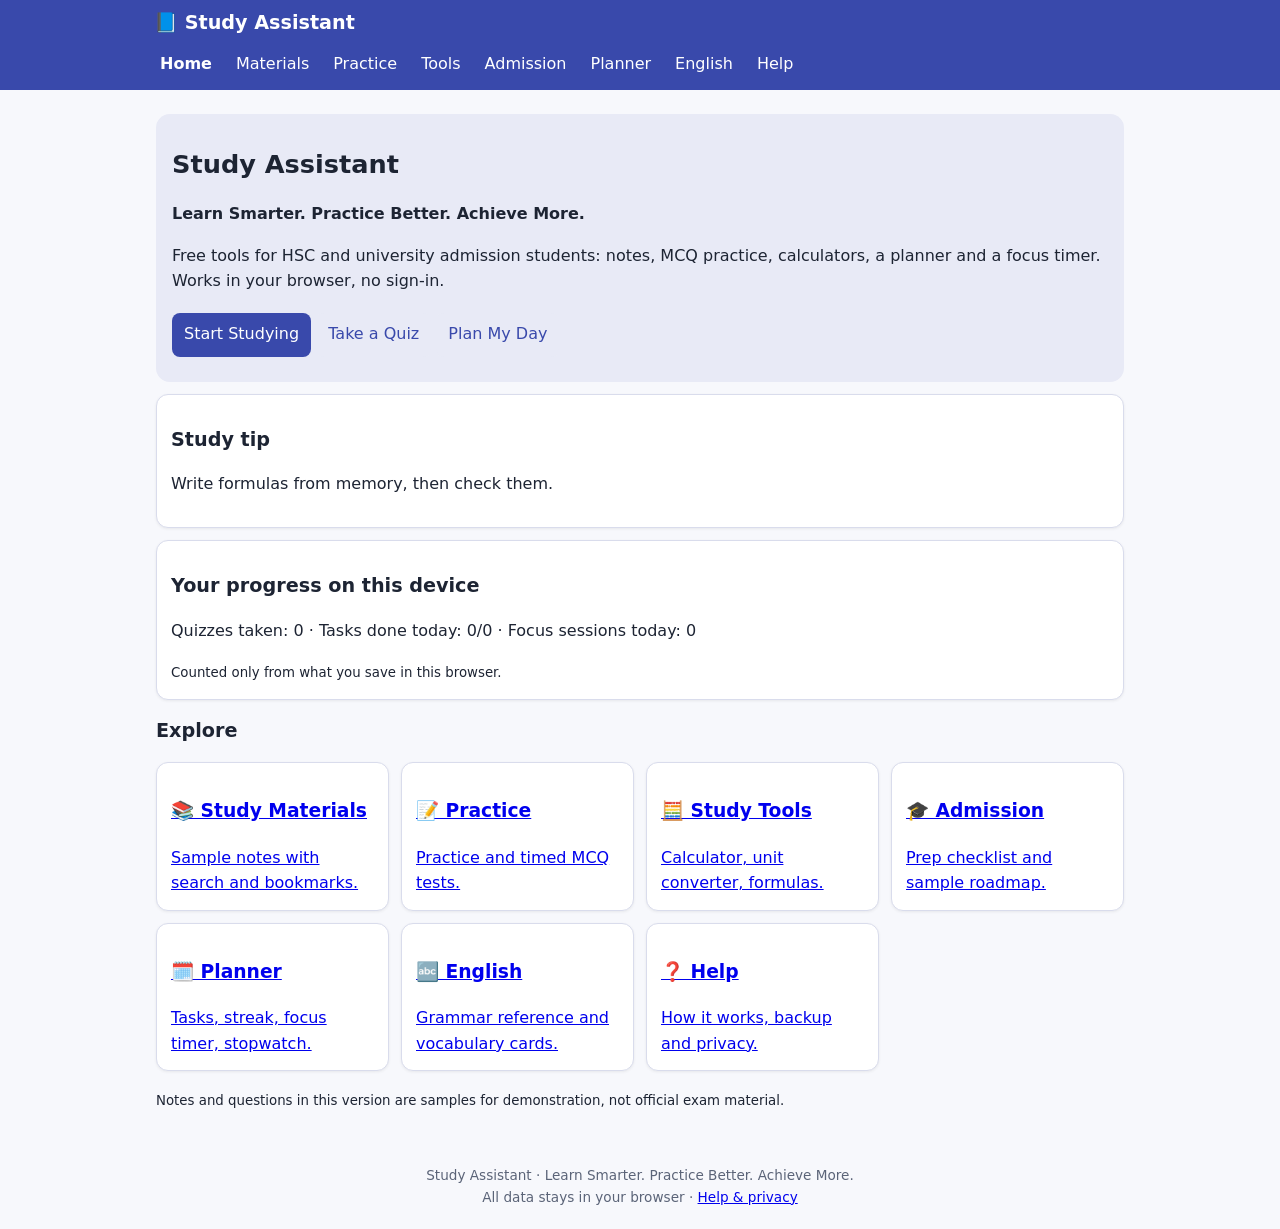
==== index.html @ 1458b0c0 "Add files via upload" ====
<!DOCTYPE html>
<html lang="en"><head><meta charset="utf-8"><meta name="viewport" content="width=device-width,initial-scale=1">
<title>Home | Study Assistant</title><meta name="description" content="Free study tools, practice quizzes and planner for HSC and admission students.">
<link rel="icon" href="favicon.svg" type="image/svg+xml"><link rel="stylesheet" href="style.css"></head><body>
<header><div class="bar"><a class="logo" href="index.html">📘 Study Assistant</a><button id="mb" aria-expanded="false" aria-controls="nv">Menu</button></div><nav id="nv" aria-label="Main"><a href="index.html" aria-current="page">Home</a><a href="study-materials.html">Materials</a><a href="practice.html">Practice</a><a href="study-tools.html">Tools</a><a href="admission.html">Admission</a><a href="study-planner.html">Planner</a><a href="english.html">English</a><a href="help.html">Help</a></nav></header>
<main>
<section class="hero"><h1>Study Assistant</h1><p><b>Learn Smarter. Practice Better. Achieve More.</b></p><p>Free tools for HSC and university admission students: notes, MCQ practice, calculators, a planner and a focus timer. Works in your browser, no sign-in.</p>
<a class="btn" href="study-materials.html">Start Studying</a> <a class="btn s" href="practice.html">Take a Quiz</a> <a class="btn s" href="study-planner.html">Plan My Day</a></section>
<div class="card"><h2>Study tip</h2><p id="tip"></p></div>
<div class="card"><h2>Your progress on this device</h2><p id="me">Loading…</p><small>Counted only from what you save in this browser.</small></div>
<h2>Explore</h2><div class="grid">
<a class="card" href="study-materials.html"><h3>📚 Study Materials</h3>Sample notes with search and bookmarks.</a>
<a class="card" href="practice.html"><h3>📝 Practice</h3>Practice and timed MCQ tests.</a>
<a class="card" href="study-tools.html"><h3>🧮 Study Tools</h3>Calculator, unit converter, formulas.</a>
<a class="card" href="admission.html"><h3>🎓 Admission</h3>Prep checklist and sample roadmap.</a>
<a class="card" href="study-planner.html"><h3>🗓️ Planner</h3>Tasks, streak, focus timer, stopwatch.</a>
<a class="card" href="english.html"><h3>🔤 English</h3>Grammar reference and vocabulary cards.</a>
<a class="card" href="help.html"><h3>❓ Help</h3>How it works, backup and privacy.</a></div>
<p><small>Notes and questions in this version are samples for demonstration, not official exam material.</small></p></main>
<footer>Study Assistant · Learn Smarter. Practice Better. Achieve More.<br>All data stays in your browser · <a href="help.html">Help &amp; privacy</a></footer>
<nav id="bn" aria-label="Quick"><a href="index.html" aria-current="page">Home</a><a href="study-materials.html">Materials</a><a href="practice.html">Practice</a><a href="study-tools.html">Tools</a><a href="study-planner.html">Planner</a></nav>
<script src="core.js"></script><script src="tools.js"></script><script src="study.js"></script></body></html>
---- style.css ----
:root{--p:#3949ab;--pl:#e8eaf6;--bg:#f7f8fc;--c:#fff;--t:#1d2433;--m:#5b6478;--b:#d9dcec;--ok:#2e7d32;--bad:#c62828}
*{box-sizing:border-box}
body{margin:0;font:16px/1.6 "Hind Siliguri","Noto Sans Bengali",system-ui,sans-serif;background:var(--bg);color:var(--t);padding-bottom:64px}
header{background:var(--p);color:#fff;position:sticky;top:0;z-index:5}
.bar{display:flex;align-items:center;justify-content:space-between;padding:8px 14px;max-width:1000px;margin:auto}
.logo{color:#fff;font-weight:700;text-decoration:none;font-size:1.2rem}
#mb{background:none;border:1px solid #fff9;color:#fff;border-radius:8px;padding:8px 12px;font-size:1rem}
nav#nv{display:none;flex-direction:column;padding:0 14px 10px;max-width:1000px;margin:auto}
nav#nv.open{display:flex}
nav#nv a{color:#fff;text-decoration:none;padding:10px 4px;border-top:1px solid #fff3}
nav a[aria-current]{font-weight:700;text-decoration:underline}
#bn{position:fixed;bottom:0;left:0;right:0;display:flex;background:var(--c);border-top:1px solid var(--b)}
#bn a{flex:1;text-align:center;padding:12px 2px;font-size:.8rem;color:var(--m);text-decoration:none}
#bn a[aria-current]{color:var(--p);font-weight:700}
main{max-width:1000px;margin:auto;padding:16px}
h1{font-size:1.6rem;margin:.3em 0}h2{font-size:1.2rem}
.card,details{background:var(--c);border:1px solid var(--b);border-radius:12px;padding:14px;margin:12px 0;box-shadow:0 1px 3px #0001}
.grid{display:grid;gap:12px;grid-template-columns:repeat(auto-fit,minmax(220px,1fr))}
.grid .card{margin:0}
.hero{background:var(--pl);border-radius:14px;padding:22px 16px;margin-top:8px}
.tag{display:inline-block;background:#fff3cd;color:#664d03;font-size:.75rem;border-radius:6px;padding:1px 8px}
button,.btn,input,select,textarea{font:inherit;min-height:44px;border-radius:8px;border:1px solid var(--b);padding:8px 12px;max-width:100%}
button,.btn{background:var(--p);color:#fff;border:0;cursor:pointer;text-decoration:none;display:inline-block;margin:3px 0}
button.s,.btn.s{background:var(--pl);color:var(--p)}
button.d{background:var(--bad)}
input,select,textarea{background:#fff;color:var(--t)}
label{display:block;margin:6px 0 2px;font-size:.9rem;color:var(--m)}
.row{display:flex;gap:8px;flex-wrap:wrap;align-items:end}
.opt{display:block;width:100%;text-align:left;background:#fff;color:var(--t);border:1px solid var(--b);margin:6px 0}
.opt.sel{border-color:var(--p);background:var(--pl)}.opt.ok{background:#e8f5e9;border-color:var(--ok)}.opt.no{background:#ffebee;border-color:var(--bad)}
.big{font-size:2.6rem;font-weight:700;text-align:center;font-variant-numeric:tabular-nums}
.keys{display:grid;grid-template-columns:repeat(5,1fr);gap:6px}.keys button{padding:8px 0}
.msg{color:var(--bad);min-height:1.4em}.res{font-weight:700;color:var(--p)}
.done{text-decoration:line-through;color:var(--m)}
progress{width:100%;height:14px}
li{margin:4px 0}.tk{display:flex;gap:8px;align-items:center;flex-wrap:wrap;border-bottom:1px solid var(--b);padding:6px 0}.tk span{flex:1}
footer{text-align:center;color:var(--m);font-size:.85rem;padding:20px 14px}
@media(min-width:760px){#bn{display:none}body{padding:0}#mb{display:none}nav#nv{display:flex;flex-direction:row;gap:12px;flex-wrap:wrap;padding:0 14px 10px}nav#nv a{border:0;padding:4px 6px}}
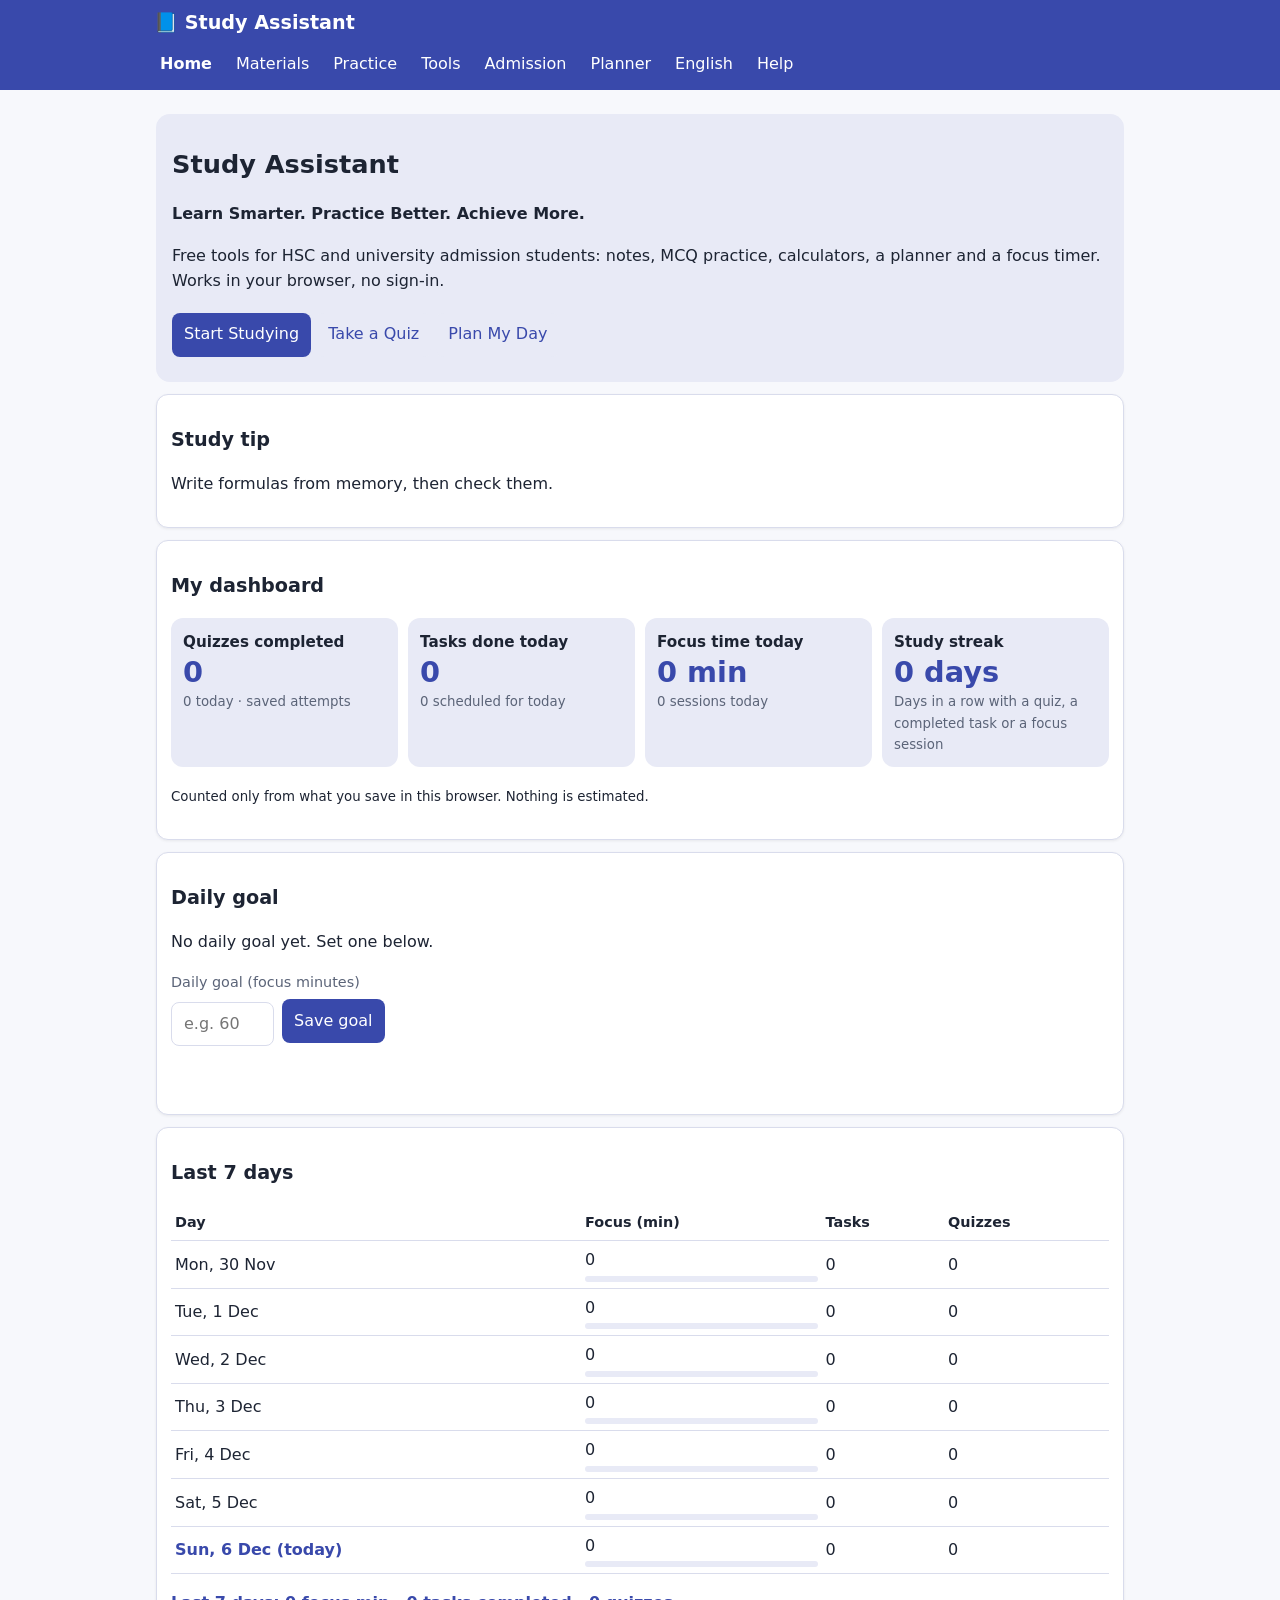
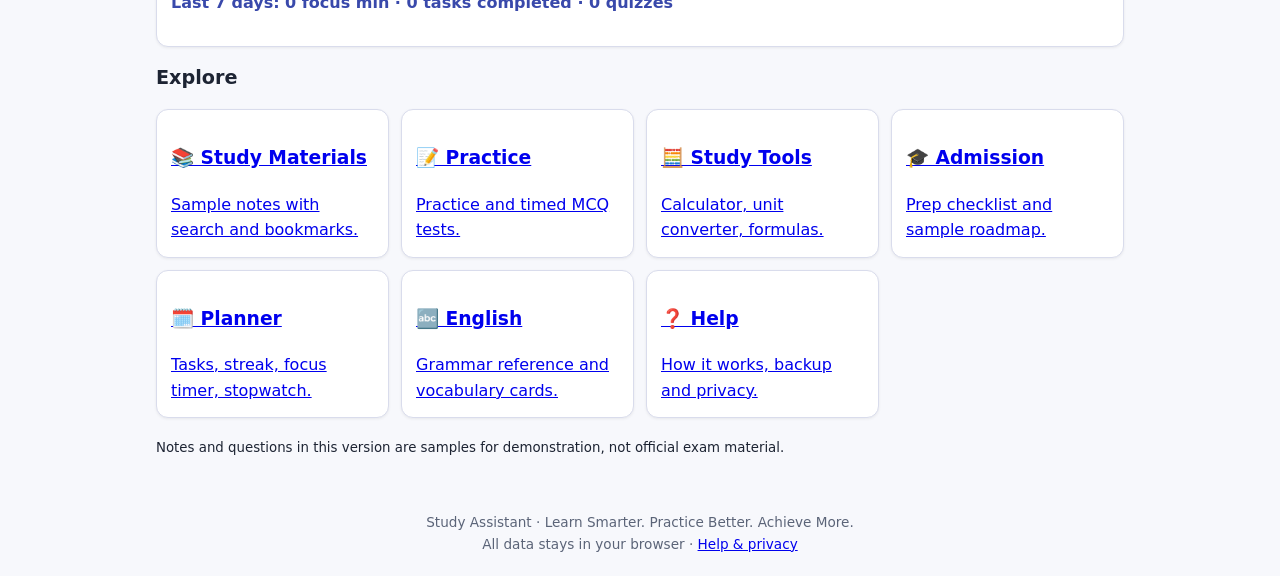
==== commit f24bdb32: "Add files via upload" ====
--- a/index.html
+++ b/index.html
@@ -1,13 +1,22 @@
 <!DOCTYPE html>
 <html lang="en"><head><meta charset="utf-8"><meta name="viewport" content="width=device-width,initial-scale=1">
 <title>Home | Study Assistant</title><meta name="description" content="Free study tools, practice quizzes and planner for HSC and admission students.">
-<link rel="icon" href="favicon.svg" type="image/svg+xml"><link rel="stylesheet" href="style.css"></head><body>
+<link rel="icon" href="favicon.svg" type="image/svg+xml"><link rel="stylesheet" href="style.css"><link rel="stylesheet" href="dashboard.css"></head><body>
 <header><div class="bar"><a class="logo" href="index.html">📘 Study Assistant</a><button id="mb" aria-expanded="false" aria-controls="nv">Menu</button></div><nav id="nv" aria-label="Main"><a href="index.html" aria-current="page">Home</a><a href="study-materials.html">Materials</a><a href="practice.html">Practice</a><a href="study-tools.html">Tools</a><a href="admission.html">Admission</a><a href="study-planner.html">Planner</a><a href="english.html">English</a><a href="help.html">Help</a></nav></header>
 <main>
 <section class="hero"><h1>Study Assistant</h1><p><b>Learn Smarter. Practice Better. Achieve More.</b></p><p>Free tools for HSC and university admission students: notes, MCQ practice, calculators, a planner and a focus timer. Works in your browser, no sign-in.</p>
 <a class="btn" href="study-materials.html">Start Studying</a> <a class="btn s" href="practice.html">Take a Quiz</a> <a class="btn s" href="study-planner.html">Plan My Day</a></section>
 <div class="card"><h2>Study tip</h2><p id="tip"></p></div>
-<div class="card"><h2>Your progress on this device</h2><p id="me">Loading…</p><small>Counted only from what you save in this browser.</small></div>
+<section class="card" aria-labelledby="dh"><h2 id="dh">My dashboard</h2>
+<div class="stats" id="ds">
+<div class="stat"><h3>Quizzes completed</h3><b id="dq">–</b><small id="dqs"></small></div>
+<div class="stat"><h3>Tasks done today</h3><b id="dt">–</b><small id="dts"></small></div>
+<div class="stat"><h3>Focus time today</h3><b id="df">–</b><small id="dfs"></small></div>
+<div class="stat"><h3>Study streak</h3><b id="dk">–</b><small>Days in a row with a quiz, a completed task or a focus session</small></div></div>
+<p><small>Counted only from what you save in this browser. Nothing is estimated.</small></p></section>
+<section class="card" aria-labelledby="gh"><h2 id="gh">Daily goal</h2><progress id="gp" max="100" value="0" aria-describedby="gt" hidden></progress><p id="gt" aria-live="polite"></p>
+<form id="gf" novalidate><label for="gi">Daily goal (focus minutes)</label><div class="row"><input id="gi" type="number" inputmode="numeric" min="5" max="720"><button>Save goal</button></div><p class="msg" id="gm" aria-live="polite"></p></form></section>
+<section class="card" aria-labelledby="wh"><h2 id="wh">Last 7 days</h2><div style="overflow-x:auto"><table class="wk"><thead><tr><th scope="col">Day</th><th scope="col">Focus (min)</th><th scope="col">Tasks</th><th scope="col">Quizzes</th></tr></thead><tbody id="wk"></tbody></table></div><p class="res" id="wt"></p></section>
 <h2>Explore</h2><div class="grid">
 <a class="card" href="study-materials.html"><h3>📚 Study Materials</h3>Sample notes with search and bookmarks.</a>
 <a class="card" href="practice.html"><h3>📝 Practice</h3>Practice and timed MCQ tests.</a>
@@ -19,4 +28,4 @@
 <p><small>Notes and questions in this version are samples for demonstration, not official exam material.</small></p></main>
 <footer>Study Assistant · Learn Smarter. Practice Better. Achieve More.<br>All data stays in your browser · <a href="help.html">Help &amp; privacy</a></footer>
 <nav id="bn" aria-label="Quick"><a href="index.html" aria-current="page">Home</a><a href="study-materials.html">Materials</a><a href="practice.html">Practice</a><a href="study-tools.html">Tools</a><a href="study-planner.html">Planner</a></nav>
-<script src="core.js"></script><script src="tools.js"></script><script src="study.js"></script></body></html>+<script src="core.js"></script><script src="tools.js"></script><script src="study.js"></script><script src="dashboard.js"></script></body></html>
--- a/dashboard.css
+++ b/dashboard.css
@@ -0,0 +1,13 @@
+/* Home dashboard styles (uses the colour variables from style.css) */
+.stats{display:grid;gap:10px;grid-template-columns:repeat(2,1fr)}
+@media(min-width:760px){.stats{grid-template-columns:repeat(4,1fr)}}
+.stat{background:var(--pl);border-radius:12px;padding:12px}
+.stat h3{margin:0;font-size:.95rem}
+.stat b{display:block;font-size:1.8rem;line-height:1.3;color:var(--p);font-variant-numeric:tabular-nums}
+.stat small{color:var(--m);display:block}
+.wk{width:100%;border-collapse:collapse}
+.wk th,.wk td{padding:6px 4px;border-bottom:1px solid var(--b);text-align:left;font-weight:400}
+.wk thead th{font-weight:700;font-size:.9rem}
+.wk tr.now th{color:var(--p);font-weight:700}
+.wb{display:block;height:6px;background:var(--pl);border-radius:3px;margin-top:3px}
+.wb i{display:block;height:100%;background:var(--p);border-radius:3px}
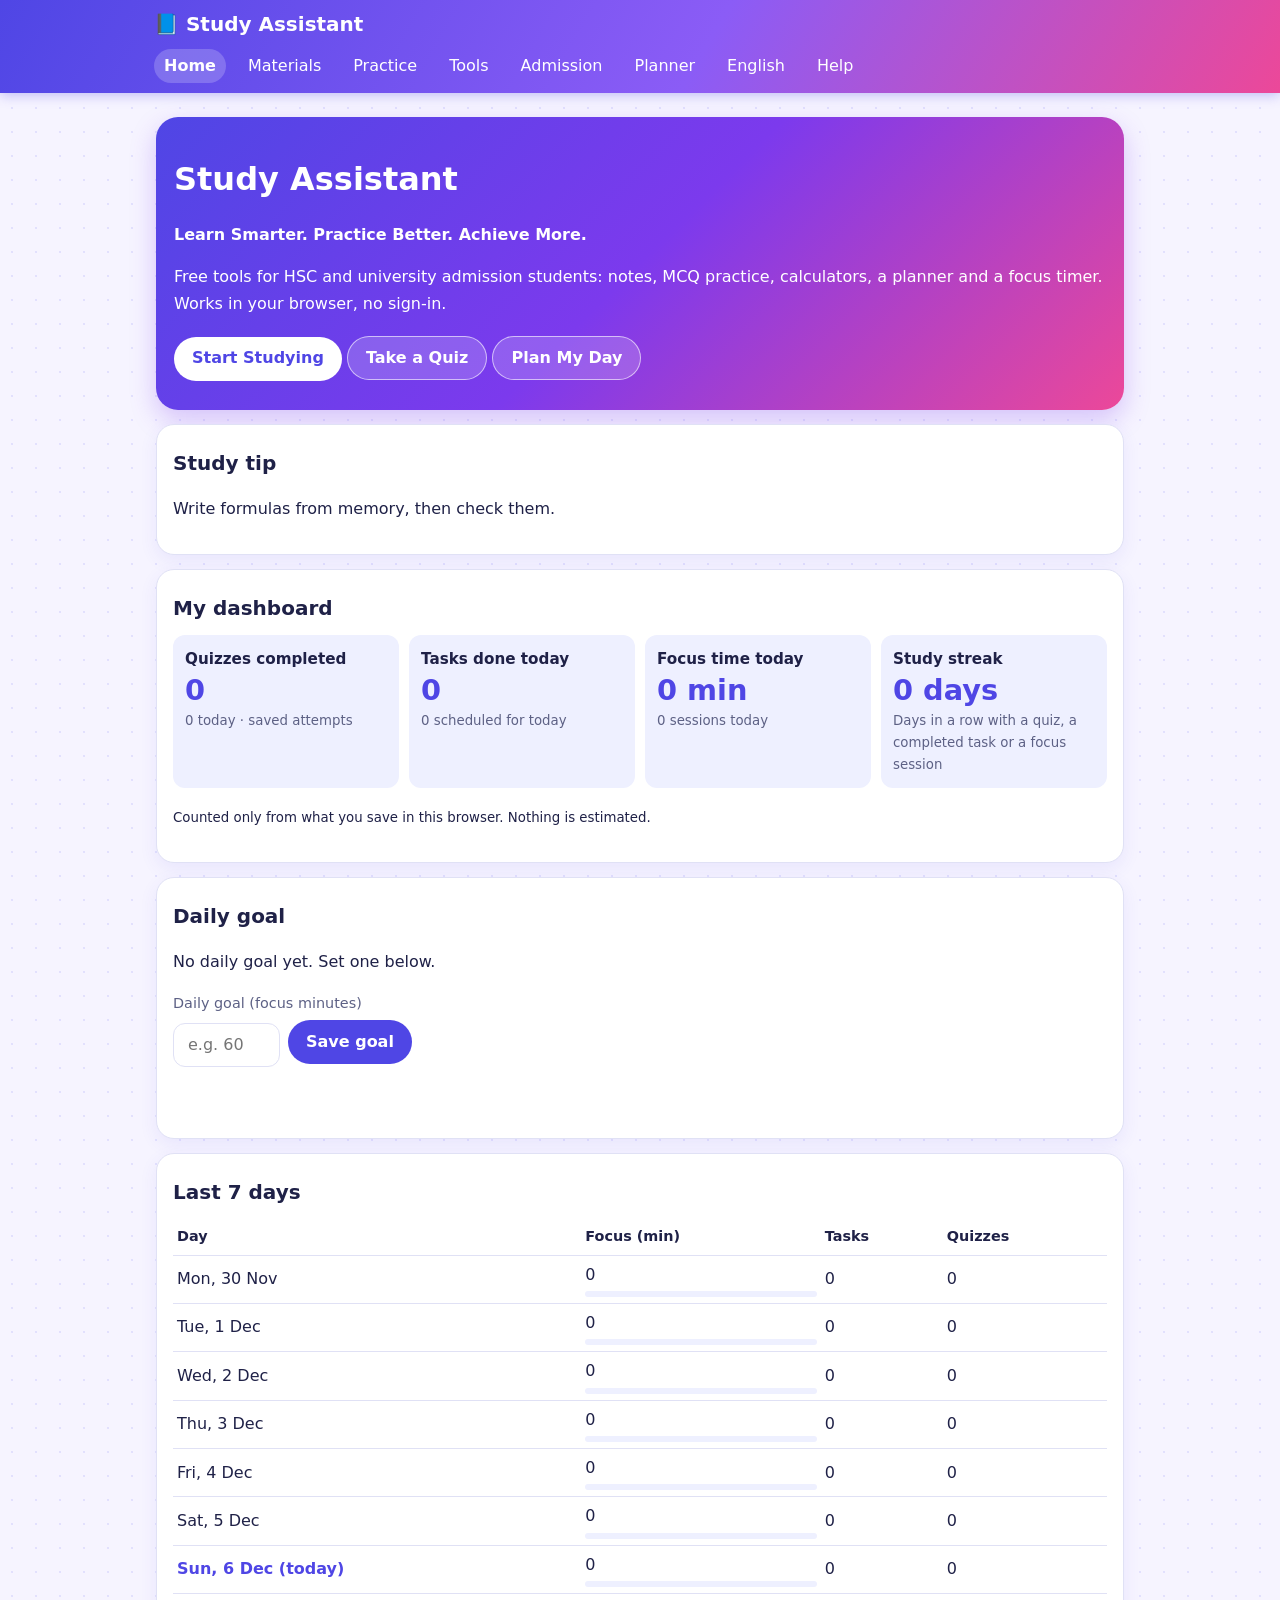
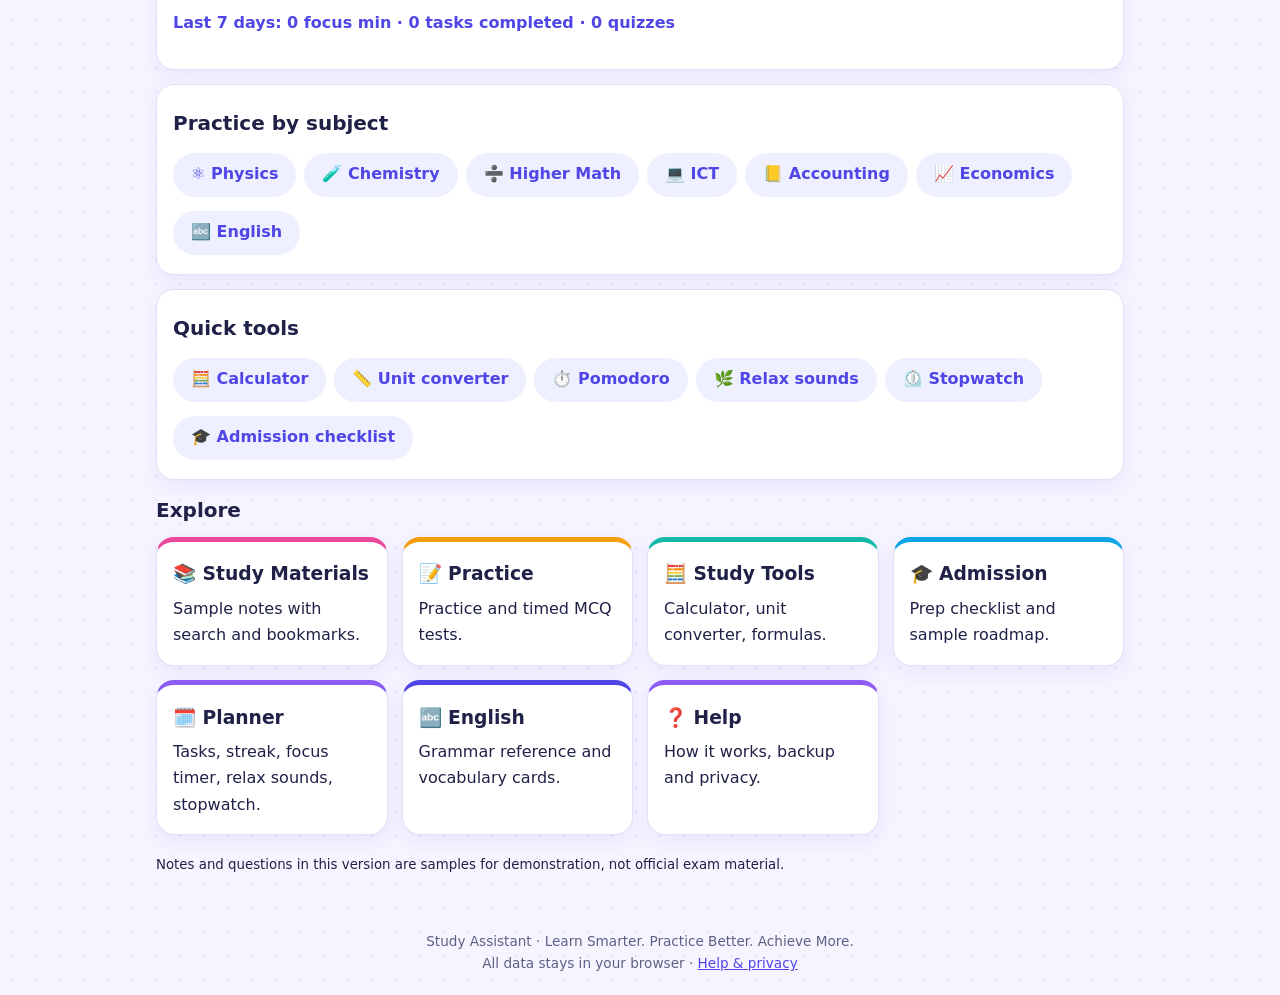
==== commit 66bacc24: "Add files via upload" ====
--- a/index.html
+++ b/index.html
@@ -17,12 +17,14 @@
 <section class="card" aria-labelledby="gh"><h2 id="gh">Daily goal</h2><progress id="gp" max="100" value="0" aria-describedby="gt" hidden></progress><p id="gt" aria-live="polite"></p>
 <form id="gf" novalidate><label for="gi">Daily goal (focus minutes)</label><div class="row"><input id="gi" type="number" inputmode="numeric" min="5" max="720"><button>Save goal</button></div><p class="msg" id="gm" aria-live="polite"></p></form></section>
 <section class="card" aria-labelledby="wh"><h2 id="wh">Last 7 days</h2><div style="overflow-x:auto"><table class="wk"><thead><tr><th scope="col">Day</th><th scope="col">Focus (min)</th><th scope="col">Tasks</th><th scope="col">Quizzes</th></tr></thead><tbody id="wk"></tbody></table></div><p class="res" id="wt"></p></section>
+<section class="card"><h2>Practice by subject</h2><div class="chips"><a class="btn s" href="practice.html?subject=Physics">⚛️ Physics</a> <a class="btn s" href="practice.html?subject=Chemistry">🧪 Chemistry</a> <a class="btn s" href="practice.html?subject=Higher%20Math">➗ Higher Math</a> <a class="btn s" href="practice.html?subject=ICT">💻 ICT</a> <a class="btn s" href="practice.html?subject=Accounting">📒 Accounting</a> <a class="btn s" href="practice.html?subject=Economics">📈 Economics</a> <a class="btn s" href="practice.html?subject=English">🔤 English</a> </div></section>
+<section class="card"><h2>Quick tools</h2><div class="chips"><a class="btn s" href="study-tools.html">🧮 Calculator</a><a class="btn s" href="study-tools.html">📏 Unit converter</a><a class="btn s" href="study-planner.html">⏱️ Pomodoro</a><a class="btn s" href="study-planner.html">🌿 Relax sounds</a><a class="btn s" href="study-planner.html">⏲️ Stopwatch</a><a class="btn s" href="admission.html">🎓 Admission checklist</a></div></section>
 <h2>Explore</h2><div class="grid">
 <a class="card" href="study-materials.html"><h3>📚 Study Materials</h3>Sample notes with search and bookmarks.</a>
 <a class="card" href="practice.html"><h3>📝 Practice</h3>Practice and timed MCQ tests.</a>
 <a class="card" href="study-tools.html"><h3>🧮 Study Tools</h3>Calculator, unit converter, formulas.</a>
 <a class="card" href="admission.html"><h3>🎓 Admission</h3>Prep checklist and sample roadmap.</a>
-<a class="card" href="study-planner.html"><h3>🗓️ Planner</h3>Tasks, streak, focus timer, stopwatch.</a>
+<a class="card" href="study-planner.html"><h3>🗓️ Planner</h3>Tasks, streak, focus timer, relax sounds, stopwatch.</a>
 <a class="card" href="english.html"><h3>🔤 English</h3>Grammar reference and vocabulary cards.</a>
 <a class="card" href="help.html"><h3>❓ Help</h3>How it works, backup and privacy.</a></div>
 <p><small>Notes and questions in this version are samples for demonstration, not official exam material.</small></p></main>
--- a/style.css
+++ b/style.css
@@ -1,38 +1,51 @@
-:root{--p:#3949ab;--pl:#e8eaf6;--bg:#f7f8fc;--c:#fff;--t:#1d2433;--m:#5b6478;--b:#d9dcec;--ok:#2e7d32;--bad:#c62828}
+:root{--p:#4f46e5;--pl:#eef0ff;--bg:#f6f4ff;--c:#fff;--t:#1f2147;--m:#5d6185;--b:#e0e1f5;--ok:#15803d;--bad:#dc2626;--a1:#ec4899;--a2:#f59e0b;--a3:#14b8a6;--a4:#0ea5e9;--a5:#8b5cf6}
 *{box-sizing:border-box}
-body{margin:0;font:16px/1.6 "Hind Siliguri","Noto Sans Bengali",system-ui,sans-serif;background:var(--bg);color:var(--t);padding-bottom:64px}
-header{background:var(--p);color:#fff;position:sticky;top:0;z-index:5}
+body{margin:0;font:16px/1.65 "Hind Siliguri","Noto Sans Bengali",system-ui,sans-serif;background:var(--bg) radial-gradient(#6366f122 1.2px,transparent 1.2px) 0 0/24px 24px;color:var(--t);padding-bottom:70px}
+:focus-visible{outline:3px solid var(--a2);outline-offset:2px}
+header{background:linear-gradient(120deg,#4f46e5,#8b5cf6 55%,#ec4899);color:#fff;position:sticky;top:0;z-index:5;box-shadow:0 2px 12px #4f46e555}
 .bar{display:flex;align-items:center;justify-content:space-between;padding:8px 14px;max-width:1000px;margin:auto}
-.logo{color:#fff;font-weight:700;text-decoration:none;font-size:1.2rem}
-#mb{background:none;border:1px solid #fff9;color:#fff;border-radius:8px;padding:8px 12px;font-size:1rem}
-nav#nv{display:none;flex-direction:column;padding:0 14px 10px;max-width:1000px;margin:auto}
+.logo{color:#fff;font-weight:800;text-decoration:none;font-size:1.25rem}
+#mb{background:#ffffff26;border:1px solid #fff8;color:#fff;border-radius:999px;padding:8px 16px;font-size:1rem}
+nav#nv{display:none;flex-direction:column;padding:0 14px 12px;max-width:1000px;margin:auto}
 nav#nv.open{display:flex}
 nav#nv a{color:#fff;text-decoration:none;padding:10px 4px;border-top:1px solid #fff3}
-nav a[aria-current]{font-weight:700;text-decoration:underline}
-#bn{position:fixed;bottom:0;left:0;right:0;display:flex;background:var(--c);border-top:1px solid var(--b)}
-#bn a{flex:1;text-align:center;padding:12px 2px;font-size:.8rem;color:var(--m);text-decoration:none}
-#bn a[aria-current]{color:var(--p);font-weight:700}
+nav a[aria-current]{font-weight:800;text-decoration:underline}
+#bn{position:fixed;bottom:0;left:0;right:0;display:flex;gap:2px;padding:4px;background:var(--c);border-top:1px solid var(--b);z-index:5}
+#bn a{flex:1;text-align:center;padding:10px 2px;font-size:.8rem;color:var(--m);text-decoration:none;border-radius:999px}
+#bn a[aria-current]{color:#fff;background:var(--p);font-weight:700}
 main{max-width:1000px;margin:auto;padding:16px}
-h1{font-size:1.6rem;margin:.3em 0}h2{font-size:1.2rem}
-.card,details{background:var(--c);border:1px solid var(--b);border-radius:12px;padding:14px;margin:12px 0;box-shadow:0 1px 3px #0001}
-.grid{display:grid;gap:12px;grid-template-columns:repeat(auto-fit,minmax(220px,1fr))}
-.grid .card{margin:0}
-.hero{background:var(--pl);border-radius:14px;padding:22px 16px;margin-top:8px}
-.tag{display:inline-block;background:#fff3cd;color:#664d03;font-size:.75rem;border-radius:6px;padding:1px 8px}
-button,.btn,input,select,textarea{font:inherit;min-height:44px;border-radius:8px;border:1px solid var(--b);padding:8px 12px;max-width:100%}
-button,.btn{background:var(--p);color:#fff;border:0;cursor:pointer;text-decoration:none;display:inline-block;margin:3px 0}
+h1{font-size:1.8rem;margin:.3em 0;font-weight:800}h2{font-size:1.25rem;font-weight:800;margin:.3em 0 .5em}
+.card,details{background:var(--c);border:1px solid var(--b);border-radius:18px;padding:16px;margin:14px 0;box-shadow:0 6px 18px #4f46e514}
+summary{cursor:pointer;min-height:32px}
+.grid{display:grid;gap:14px;grid-template-columns:repeat(auto-fit,minmax(220px,1fr))}
+.grid .card{margin:0;border-top:5px solid var(--a5)}
+.grid .card:nth-child(1){border-top-color:var(--a1)}.grid .card:nth-child(2){border-top-color:var(--a2)}.grid .card:nth-child(3){border-top-color:var(--a3)}.grid .card:nth-child(4){border-top-color:var(--a4)}.grid .card:nth-child(6){border-top-color:var(--p)}
+a.card{color:inherit;text-decoration:none;transition:transform .15s}a.card:hover,a.card:focus-visible{transform:translateY(-3px)}
+.grid .card h3{margin:.1em 0 .3em}
+.hero{background:linear-gradient(135deg,#4f46e5,#7c3aed 50%,#ec4899);color:#fff;border-radius:22px;padding:26px 18px;margin-top:8px;box-shadow:0 10px 26px #7c3aed44}
+.hero h1{font-size:2rem}
+.hero .btn{background:#fff;color:var(--p);font-weight:700}.hero .btn.s{background:#ffffff2e;color:#fff;border:1px solid #fff9}
+.chips{display:flex;gap:8px;flex-wrap:wrap}
+.tag{display:inline-block;background:#fff3cd;color:#664d03;font-size:.75rem;border-radius:999px;padding:1px 10px}
+button,.btn,input,select,textarea{font:inherit;min-height:44px;border-radius:12px;border:1px solid var(--b);padding:8px 14px;max-width:100%}
+button,.btn{background:var(--p);color:#fff;border:0;border-radius:999px;padding:8px 18px;font-weight:600;cursor:pointer;text-decoration:none;display:inline-block;margin:3px 0}
 button.s,.btn.s{background:var(--pl);color:var(--p)}
 button.d{background:var(--bad)}
-input,select,textarea{background:#fff;color:var(--t)}
+input,select,textarea{background:var(--c);color:var(--t)}
 label{display:block;margin:6px 0 2px;font-size:.9rem;color:var(--m)}
 .row{display:flex;gap:8px;flex-wrap:wrap;align-items:end}
-.opt{display:block;width:100%;text-align:left;background:#fff;color:var(--t);border:1px solid var(--b);margin:6px 0}
-.opt.sel{border-color:var(--p);background:var(--pl)}.opt.ok{background:#e8f5e9;border-color:var(--ok)}.opt.no{background:#ffebee;border-color:var(--bad)}
-.big{font-size:2.6rem;font-weight:700;text-align:center;font-variant-numeric:tabular-nums}
-.keys{display:grid;grid-template-columns:repeat(5,1fr);gap:6px}.keys button{padding:8px 0}
+.opt{display:block;width:100%;text-align:left;background:var(--c);color:var(--t);border:2px solid var(--b);border-radius:14px;margin:8px 0;font-weight:400}
+.opt.sel{border-color:var(--p);background:var(--pl)}.opt.ok{background:#22c55e26;border-color:var(--ok)}.opt.no{background:#ef444426;border-color:var(--bad)}
+.big{font-size:2.8rem;font-weight:800;text-align:center;font-variant-numeric:tabular-nums;background:linear-gradient(90deg,var(--p),var(--a1));-webkit-background-clip:text;background-clip:text;color:transparent}
+.keys{display:grid;grid-template-columns:repeat(5,1fr);gap:6px}.keys button{padding:8px 0;border-radius:14px}
 .msg{color:var(--bad);min-height:1.4em}.res{font-weight:700;color:var(--p)}
 .done{text-decoration:line-through;color:var(--m)}
-progress{width:100%;height:14px}
+progress{width:100%;height:14px;accent-color:var(--a3)}
 li{margin:4px 0}.tk{display:flex;gap:8px;align-items:center;flex-wrap:wrap;border-bottom:1px solid var(--b);padding:6px 0}.tk span{flex:1}
+.breath{width:110px;height:110px;margin:14px auto;border-radius:50%;background:radial-gradient(circle at 35% 30%,#99f6e4,#14b8a6 60%,#0ea5e9);box-shadow:0 0 30px #14b8a655;transition:transform 4s ease-in-out}
+input[type=range]{padding:0}
 footer{text-align:center;color:var(--m);font-size:.85rem;padding:20px 14px}
-@media(min-width:760px){#bn{display:none}body{padding:0}#mb{display:none}nav#nv{display:flex;flex-direction:row;gap:12px;flex-wrap:wrap;padding:0 14px 10px}nav#nv a{border:0;padding:4px 6px}}
+footer a{color:var(--p)}
+@media(min-width:760px){#bn{display:none}body{padding:0}#mb{display:none}nav#nv{display:flex;flex-direction:row;gap:12px;flex-wrap:wrap;padding:0 14px 10px}nav#nv a{border:0;padding:4px 10px;border-radius:999px}nav a[aria-current]{background:#ffffff33;text-decoration:none}}
+@media(prefers-color-scheme:dark){:root{--p:#8b93ff;--pl:#2a2d52;--bg:#12132a;--c:#1c1e3a;--t:#eceefd;--m:#a9aed0;--b:#34376a}button,.btn{color:#12132a}button.s,.btn.s{color:var(--p)}button.d{color:#fff}.hero .btn{color:#4f46e5}.hero .btn.s{color:#fff}.tag{color:#664d03}}
+@media(prefers-reduced-motion:reduce){*{transition:none!important}}
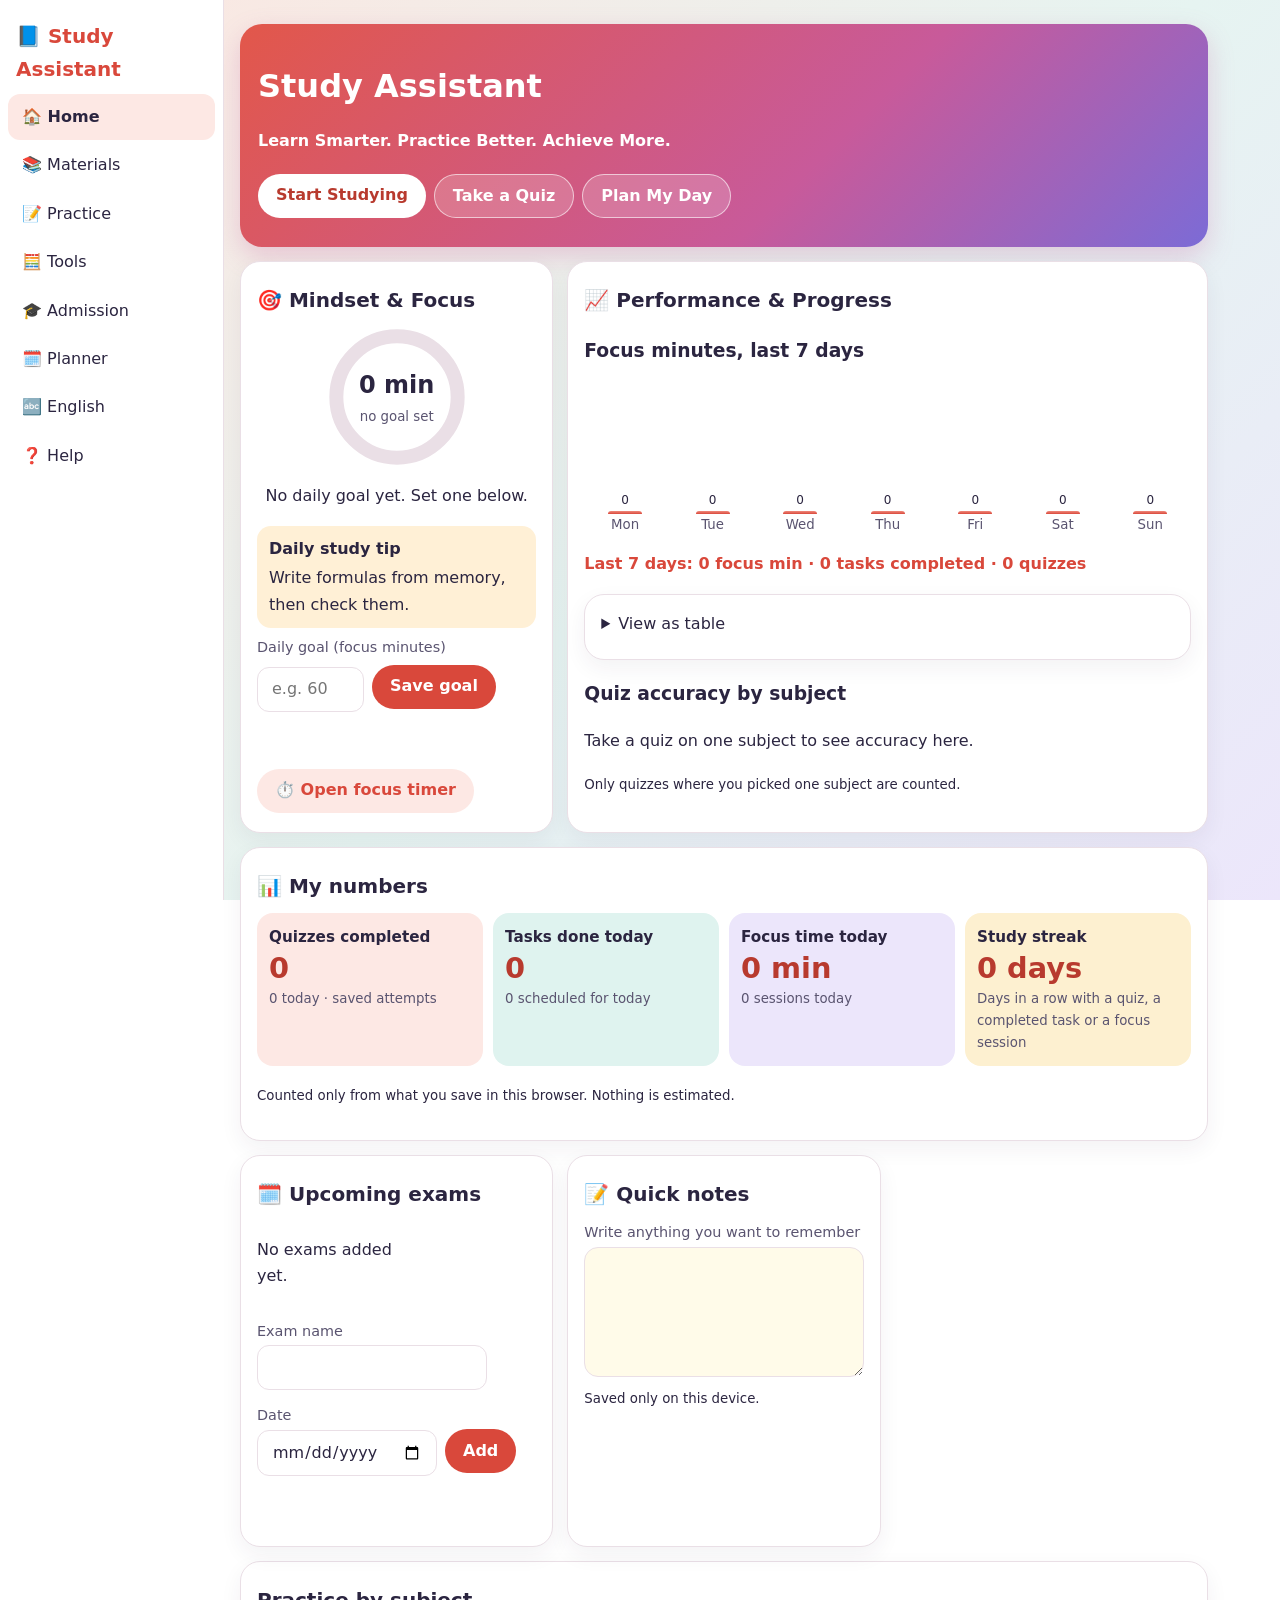
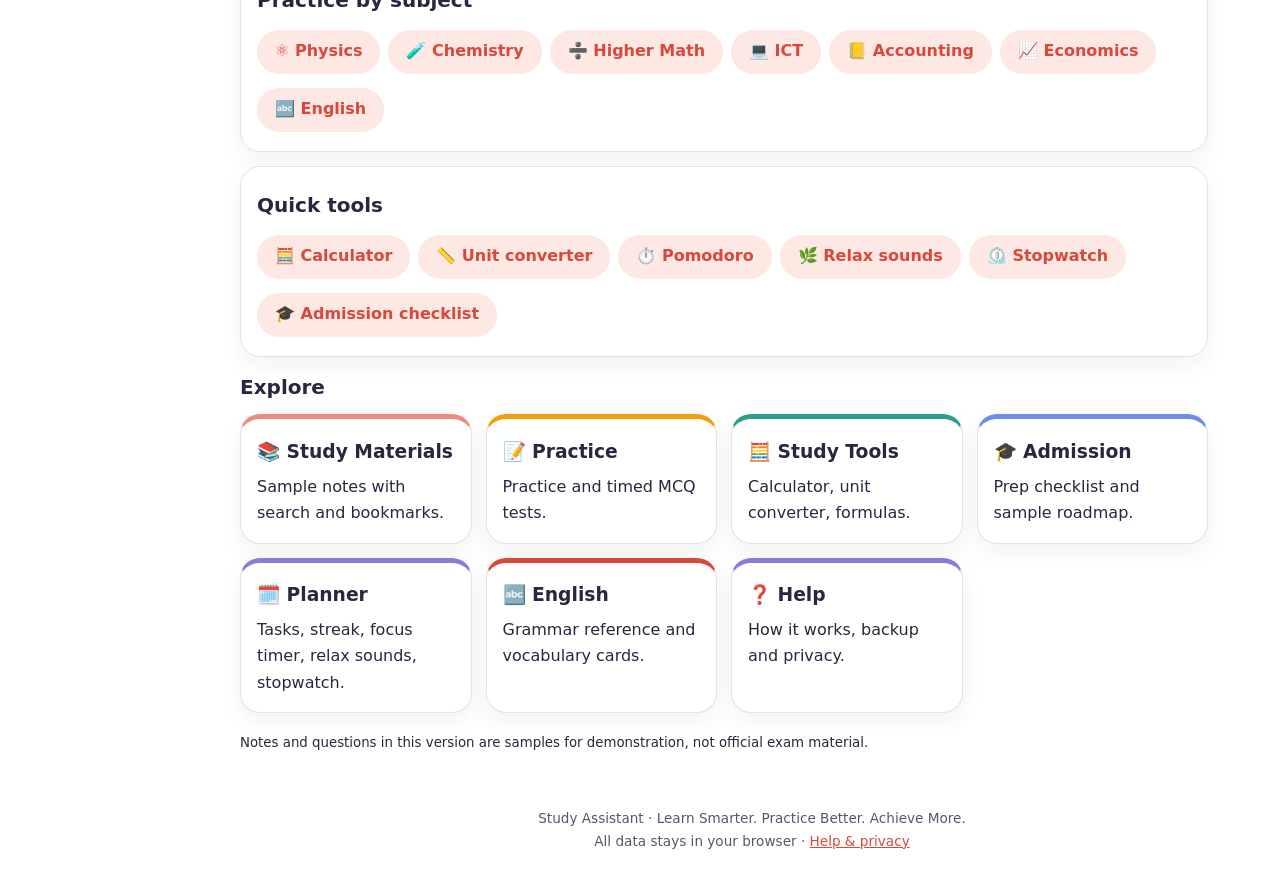
==== commit 8f349d11: "Add files via upload" ====
--- a/index.html
+++ b/index.html
@@ -4,19 +4,29 @@
 <link rel="icon" href="favicon.svg" type="image/svg+xml"><link rel="stylesheet" href="style.css"><link rel="stylesheet" href="dashboard.css"></head><body>
 <header><div class="bar"><a class="logo" href="index.html">📘 Study Assistant</a><button id="mb" aria-expanded="false" aria-controls="nv">Menu</button></div><nav id="nv" aria-label="Main"><a href="index.html" aria-current="page">Home</a><a href="study-materials.html">Materials</a><a href="practice.html">Practice</a><a href="study-tools.html">Tools</a><a href="admission.html">Admission</a><a href="study-planner.html">Planner</a><a href="english.html">English</a><a href="help.html">Help</a></nav></header>
 <main>
-<section class="hero"><h1>Study Assistant</h1><p><b>Learn Smarter. Practice Better. Achieve More.</b></p><p>Free tools for HSC and university admission students: notes, MCQ practice, calculators, a planner and a focus timer. Works in your browser, no sign-in.</p>
-<a class="btn" href="study-materials.html">Start Studying</a> <a class="btn s" href="practice.html">Take a Quiz</a> <a class="btn s" href="study-planner.html">Plan My Day</a></section>
-<div class="card"><h2>Study tip</h2><p id="tip"></p></div>
-<section class="card" aria-labelledby="dh"><h2 id="dh">My dashboard</h2>
+<section class="hero"><h1>Study Assistant</h1><p><b>Learn Smarter. Practice Better. Achieve More.</b></p><div class="chips"><a class="btn" href="study-materials.html">Start Studying</a><a class="btn s" href="practice.html">Take a Quiz</a><a class="btn s" href="study-planner.html">Plan My Day</a></div></section>
+<div class="dash" style="margin-top:14px">
+<section class="card" aria-labelledby="mh"><h2 id="mh">🎯 Mindset &amp; Focus</h2>
+<div class="ring"><svg viewBox="0 0 120 120" width="140" height="140" aria-hidden="true"><circle cx="60" cy="60" r="52" fill="none" stroke="var(--b)" stroke-width="12"/><circle id="rc" cx="60" cy="60" r="52" fill="none" stroke="var(--p)" stroke-width="12" stroke-linecap="round" stroke-dasharray="326.7" stroke-dashoffset="326.7"/></svg><div class="ct"><b id="rg">–</b><small id="rgs"></small></div></div>
+<p id="gt" aria-live="polite" style="text-align:center"></p>
+<div class="tipbox"><b>Daily study tip</b><p id="tip" style="margin:.2em 0 0"></p></div>
+<form id="gf" novalidate><label for="gi">Daily goal (focus minutes)</label><div class="row"><input id="gi" type="number" inputmode="numeric" min="5" max="720"><button>Save goal</button></div><p class="msg" id="gm" aria-live="polite"></p></form>
+<a class="btn s" href="study-planner.html">⏱️ Open focus timer</a></section>
+<section class="card s2" aria-labelledby="ph1"><h2 id="ph1">📈 Performance &amp; Progress</h2><h3>Focus minutes, last 7 days</h3><div class="bars" id="bars" role="img" aria-label="Bar chart of focus minutes per day for the last 7 days; see the table below for exact values"></div>
+<p class="res" id="wt"></p>
+<details><summary>View as table</summary><div style="overflow-x:auto"><table class="wk"><thead><tr><th scope="col">Day</th><th scope="col">Focus (min)</th><th scope="col">Tasks</th><th scope="col">Quizzes</th></tr></thead><tbody id="wk"></tbody></table></div></details>
+<h3>Quiz accuracy by subject</h3><div id="sj"></div><small>Only quizzes where you picked one subject are counted.</small></section>
+<section class="card wide" aria-labelledby="dh"><h2 id="dh">📊 My numbers</h2>
 <div class="stats" id="ds">
 <div class="stat"><h3>Quizzes completed</h3><b id="dq">–</b><small id="dqs"></small></div>
 <div class="stat"><h3>Tasks done today</h3><b id="dt">–</b><small id="dts"></small></div>
 <div class="stat"><h3>Focus time today</h3><b id="df">–</b><small id="dfs"></small></div>
 <div class="stat"><h3>Study streak</h3><b id="dk">–</b><small>Days in a row with a quiz, a completed task or a focus session</small></div></div>
 <p><small>Counted only from what you save in this browser. Nothing is estimated.</small></p></section>
-<section class="card" aria-labelledby="gh"><h2 id="gh">Daily goal</h2><progress id="gp" max="100" value="0" aria-describedby="gt" hidden></progress><p id="gt" aria-live="polite"></p>
-<form id="gf" novalidate><label for="gi">Daily goal (focus minutes)</label><div class="row"><input id="gi" type="number" inputmode="numeric" min="5" max="720"><button>Save goal</button></div><p class="msg" id="gm" aria-live="polite"></p></form></section>
-<section class="card" aria-labelledby="wh"><h2 id="wh">Last 7 days</h2><div style="overflow-x:auto"><table class="wk"><thead><tr><th scope="col">Day</th><th scope="col">Focus (min)</th><th scope="col">Tasks</th><th scope="col">Quizzes</th></tr></thead><tbody id="wk"></tbody></table></div><p class="res" id="wt"></p></section>
+<section class="card" aria-labelledby="eh"><h2 id="eh">🗓️ Upcoming exams</h2><div class="exg" id="xl"></div>
+<form id="xf" novalidate><div class="row"><div><label for="xn">Exam name</label><input id="xn" maxlength="40"></div><div><label for="xd">Date</label><input id="xd" type="date"></div><button>Add</button></div><p class="msg" id="xm" aria-live="polite"></p></form></section>
+<section class="card qn" aria-labelledby="nh"><h2 id="nh">📝 Quick notes</h2><label for="nt">Write anything you want to remember</label><textarea id="nt" maxlength="2000"></textarea><small id="nm" aria-live="polite">Saved only on this device.</small></section>
+</div>
 <section class="card"><h2>Practice by subject</h2><div class="chips"><a class="btn s" href="practice.html?subject=Physics">⚛️ Physics</a> <a class="btn s" href="practice.html?subject=Chemistry">🧪 Chemistry</a> <a class="btn s" href="practice.html?subject=Higher%20Math">➗ Higher Math</a> <a class="btn s" href="practice.html?subject=ICT">💻 ICT</a> <a class="btn s" href="practice.html?subject=Accounting">📒 Accounting</a> <a class="btn s" href="practice.html?subject=Economics">📈 Economics</a> <a class="btn s" href="practice.html?subject=English">🔤 English</a> </div></section>
 <section class="card"><h2>Quick tools</h2><div class="chips"><a class="btn s" href="study-tools.html">🧮 Calculator</a><a class="btn s" href="study-tools.html">📏 Unit converter</a><a class="btn s" href="study-planner.html">⏱️ Pomodoro</a><a class="btn s" href="study-planner.html">🌿 Relax sounds</a><a class="btn s" href="study-planner.html">⏲️ Stopwatch</a><a class="btn s" href="admission.html">🎓 Admission checklist</a></div></section>
 <h2>Explore</h2><div class="grid">
--- a/style.css
+++ b/style.css
@@ -49,3 +49,23 @@
 @media(min-width:760px){#bn{display:none}body{padding:0}#mb{display:none}nav#nv{display:flex;flex-direction:row;gap:12px;flex-wrap:wrap;padding:0 14px 10px}nav#nv a{border:0;padding:4px 10px;border-radius:999px}nav a[aria-current]{background:#ffffff33;text-decoration:none}}
 @media(prefers-color-scheme:dark){:root{--p:#8b93ff;--pl:#2a2d52;--bg:#12132a;--c:#1c1e3a;--t:#eceefd;--m:#a9aed0;--b:#34376a}button,.btn{color:#12132a}button.s,.btn.s{color:var(--p)}button.d{color:#fff}.hero .btn{color:#4f46e5}.hero .btn.s{color:#fff}.tag{color:#664d03}}
 @media(prefers-reduced-motion:reduce){*{transition:none!important}}
+/* ---- App-style theme (pastel, sidebar on large screens) ---- */
+:root{--p:#d9483b;--pl:#fde8e4;--bg:#fdf1ee;--c:#fff;--t:#2b2540;--m:#5a5470;--b:#eadfe6;--a1:#f08a7c;--a3:#2a9d8f;--a4:#6c8ef0;--a5:#8d7bd8}
+body{background:linear-gradient(135deg,#fde6e0,#e6f4f1 55%,#ece6fb) fixed}
+header{background:var(--c);color:var(--t);box-shadow:0 1px 8px #2b25401a}
+.logo{color:var(--p)}#mb{background:var(--pl);color:var(--p);border-color:var(--b)}
+nav#nv a{color:var(--t);border-top-color:var(--b)}
+nav a[aria-current]{color:var(--p);background:var(--pl);text-decoration:none}
+.card,details{border-radius:20px;box-shadow:0 8px 22px #2b25400f}
+.hero{background:linear-gradient(135deg,#e2574a,#c85a9a 60%,#7c6bd6);box-shadow:0 10px 26px #c85a9a44}
+.hero .btn{color:#b83a2e}
+.big{background:linear-gradient(90deg,var(--p),var(--a5));-webkit-background-clip:text;background-clip:text}
+#nv a[href^="index"]::before{content:"🏠  "}#nv a[href^="study-m"]::before{content:"📚  "}#nv a[href^="practice"]::before{content:"📝  "}#nv a[href^="study-t"]::before{content:"🧮  "}#nv a[href^="admission"]::before{content:"🎓  "}#nv a[href^="study-p"]::before{content:"🗓️  "}#nv a[href^="english"]::before{content:"🔤  "}#nv a[href^="help"]::before{content:"❓  "}
+@media(min-width:900px){
+header{position:fixed;top:0;left:0;bottom:0;width:224px;padding:12px 8px;overflow:auto;box-shadow:none;border-right:1px solid var(--b)}
+.bar{display:block;padding:8px}
+nav#nv{flex-direction:column;flex-wrap:nowrap;gap:2px;padding:0;margin:0}
+nav#nv a{padding:10px 14px;border-radius:12px}
+main,footer{margin-left:224px}
+}
+@media(prefers-color-scheme:dark){:root{--p:#ff8f82;--pl:#3a2530;--bg:#171420;--c:#221e2e;--t:#f3eef7;--m:#b8afc6;--b:#3b3450}body{background:#171420}header{background:#221e2e}button,.btn{color:#171420}button.s,.btn.s{color:var(--p)}button.d{color:#fff}.hero .btn{color:#b83a2e}.hero .btn.s{color:#fff}}
--- a/dashboard.css
+++ b/dashboard.css
@@ -1,13 +1,27 @@
-/* Home dashboard styles (uses the colour variables from style.css) */
+/* Home dashboard (app-style cards). Uses colour variables from style.css */
+.dash{display:grid;gap:14px;grid-template-columns:1fr}
+.dash .card{margin:0}.wide{grid-column:1/-1}
+@media(min-width:760px){.dash{grid-template-columns:repeat(2,1fr)}.s2{grid-column:span 2}}
+@media(min-width:1100px){.dash{grid-template-columns:repeat(3,1fr)}}
 .stats{display:grid;gap:10px;grid-template-columns:repeat(2,1fr)}
 @media(min-width:760px){.stats{grid-template-columns:repeat(4,1fr)}}
-.stat{background:var(--pl);border-radius:12px;padding:12px}
+.stat{border-radius:16px;padding:12px;color:#2b2540}
 .stat h3{margin:0;font-size:.95rem}
-.stat b{display:block;font-size:1.8rem;line-height:1.3;color:var(--p);font-variant-numeric:tabular-nums}
-.stat small{color:var(--m);display:block}
+.stat b{display:block;font-size:1.8rem;line-height:1.3;color:#b83a2e;font-variant-numeric:tabular-nums}
+.stat small{display:block;color:#5a5470}
+.stats .stat:nth-child(1){background:#fde8e4}.stats .stat:nth-child(2){background:#dff3ef}.stats .stat:nth-child(3){background:#ece6fb}.stats .stat:nth-child(4){background:#fdf0d0}
+.ring{position:relative;width:140px;height:140px;margin:6px auto}
+.ring svg{transform:rotate(-90deg)}.ring circle{transition:stroke-dashoffset .6s}
+.ring .ct{position:absolute;inset:0;display:grid;place-content:center;text-align:center}.ring b{font-size:1.5rem}.ring small{color:var(--m)}
+.tipbox{background:#fff0d6;color:#2b2540;border-radius:14px;padding:10px 12px;margin:8px 0}
+.bars{display:flex;gap:6px;align-items:flex-end;height:150px}
+.bars .col{flex:1;height:100%;display:flex;flex-direction:column;justify-content:flex-end;align-items:center}
+.bars i{display:block;width:100%;max-width:34px;min-height:3px;border-radius:8px 8px 0 0;background:linear-gradient(var(--a1),var(--p))}
+.bars small{color:var(--m)}.bars .v{font-size:.75rem}
+.sj{margin:8px 0}.sj .tr{height:10px;background:var(--b);border-radius:6px;overflow:hidden}.sj .tr i{display:block;height:100%;background:var(--a3)}
+.exg{display:grid;grid-template-columns:repeat(auto-fill,minmax(120px,1fr));gap:8px;margin-bottom:8px}
+.ex{background:var(--pl);border-radius:14px;padding:10px;text-align:center}.ex b{display:block;font-size:1.6rem;color:var(--p)}
+.qn textarea{width:100%;min-height:130px;background:#fffbe9;color:#2b2540;border-radius:14px}
 .wk{width:100%;border-collapse:collapse}
 .wk th,.wk td{padding:6px 4px;border-bottom:1px solid var(--b);text-align:left;font-weight:400}
 .wk thead th{font-weight:700;font-size:.9rem}
-.wk tr.now th{color:var(--p);font-weight:700}
-.wb{display:block;height:6px;background:var(--pl);border-radius:3px;margin-top:3px}
-.wb i{display:block;height:100%;background:var(--p);border-radius:3px}
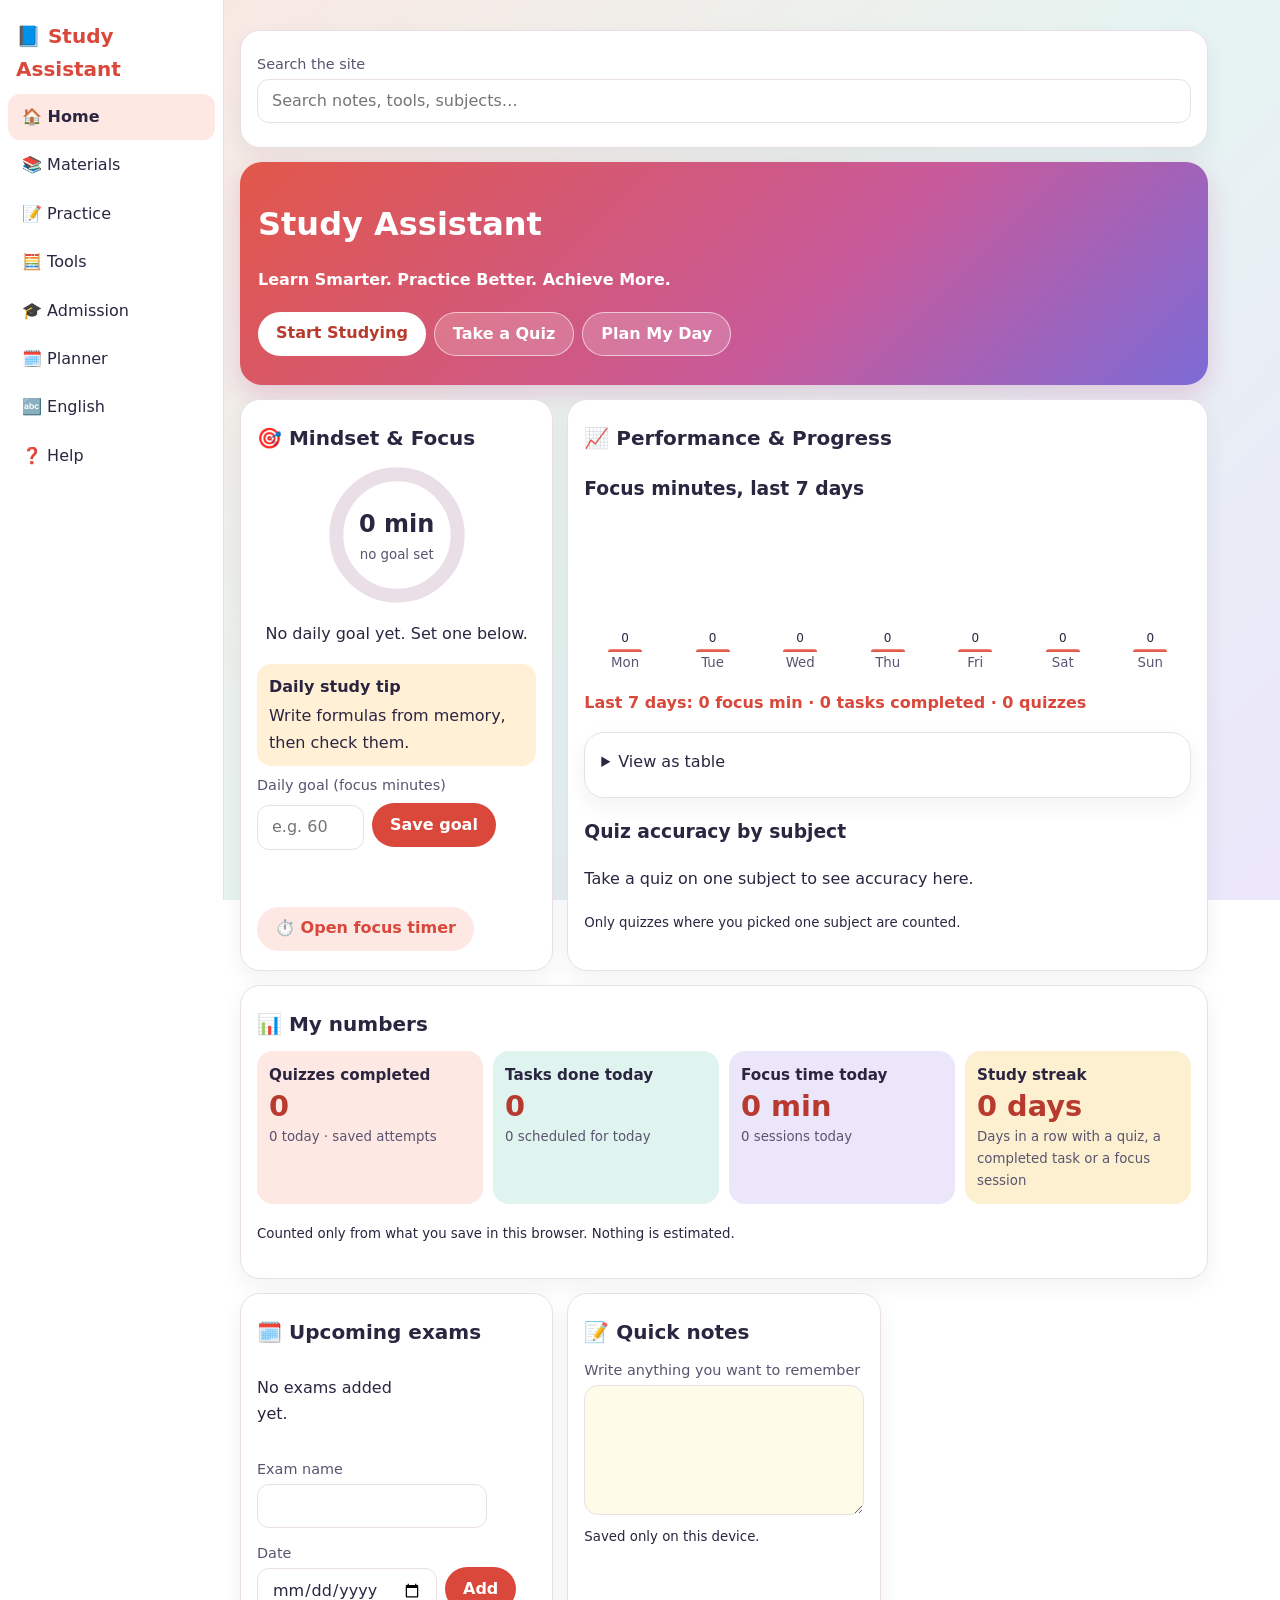
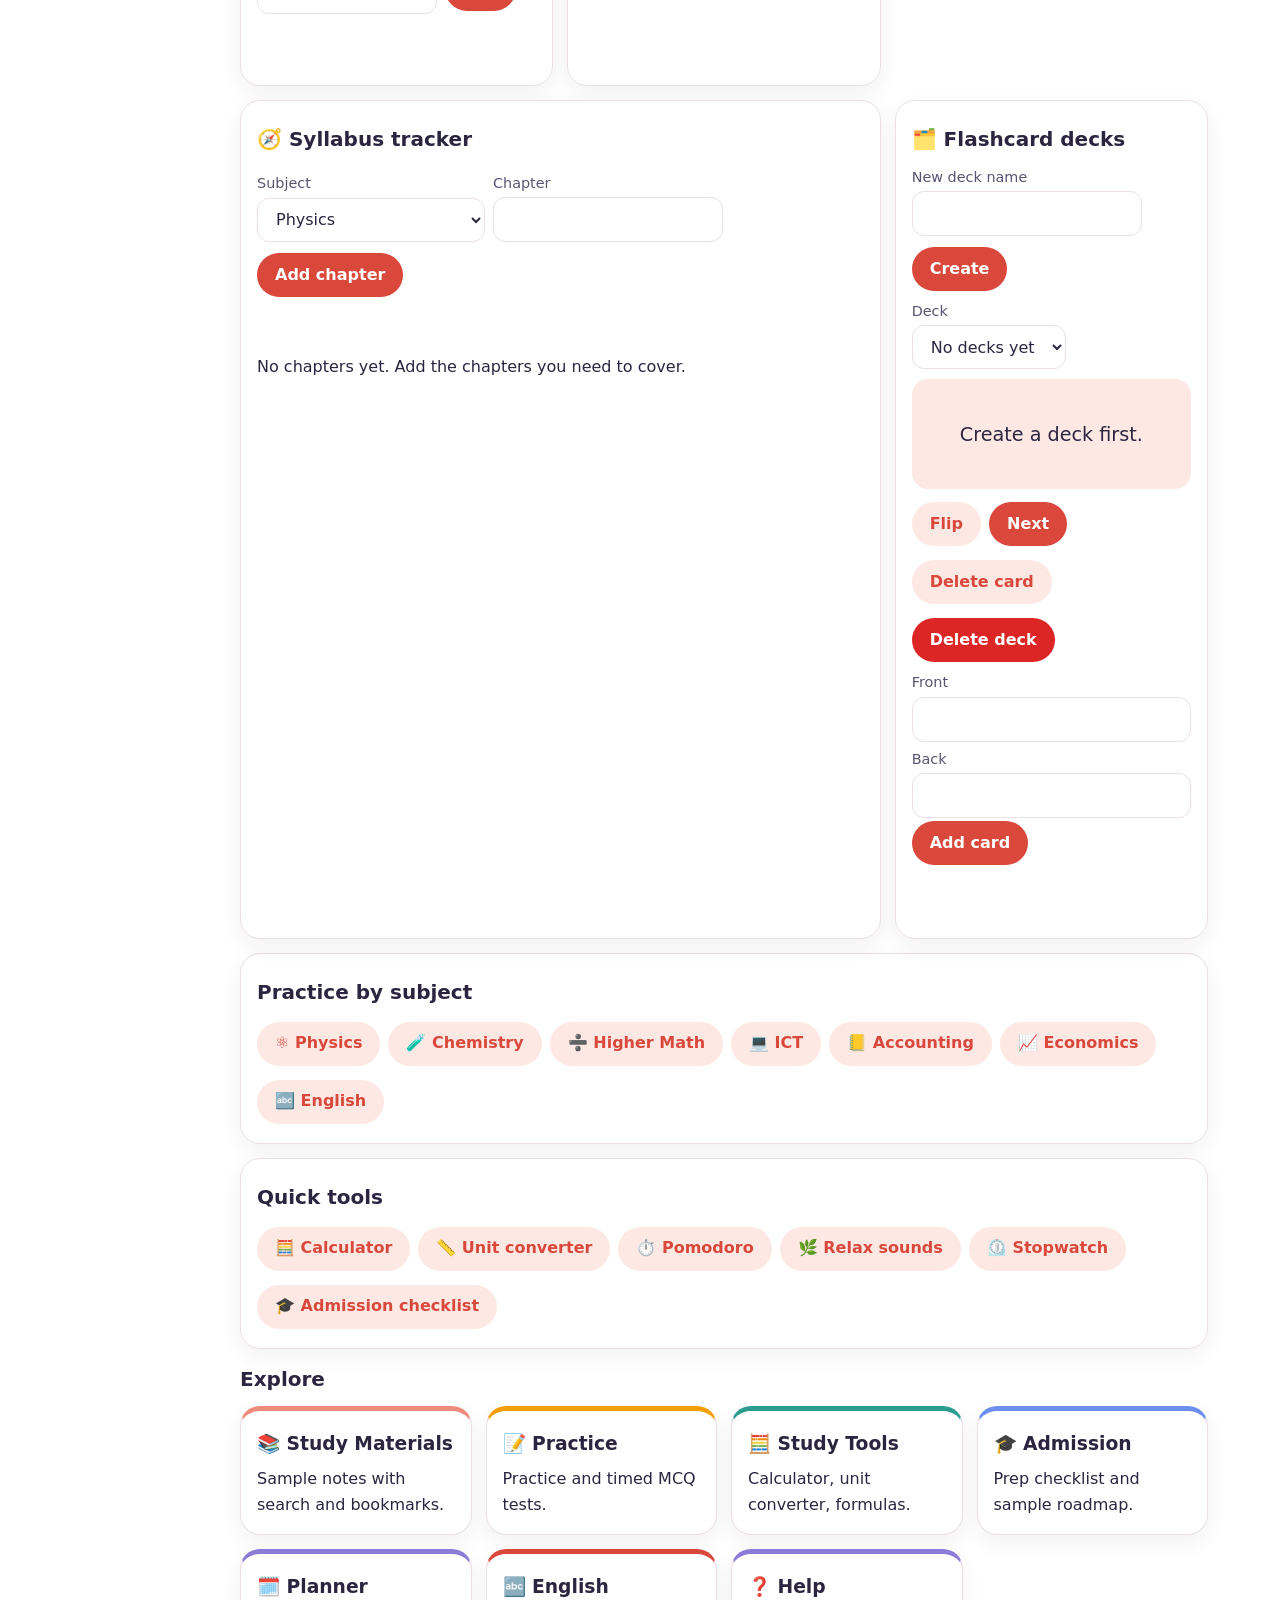
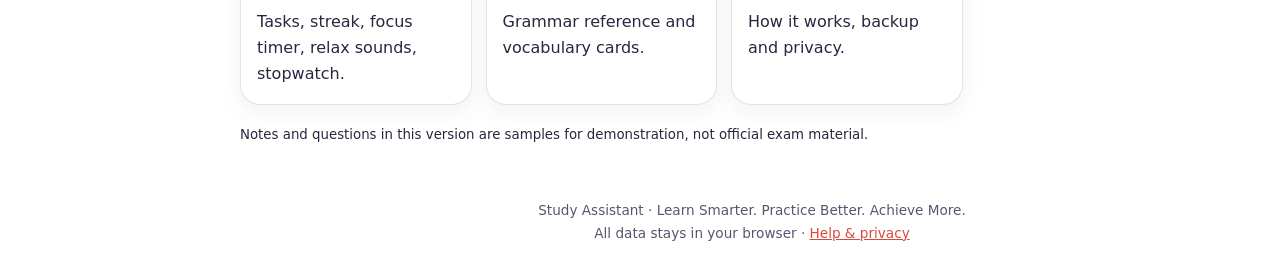
==== commit 9cf6b5c7: "Add files via upload" ====
--- a/index.html
+++ b/index.html
@@ -4,6 +4,7 @@
 <link rel="icon" href="favicon.svg" type="image/svg+xml"><link rel="stylesheet" href="style.css"><link rel="stylesheet" href="dashboard.css"></head><body>
 <header><div class="bar"><a class="logo" href="index.html">📘 Study Assistant</a><button id="mb" aria-expanded="false" aria-controls="nv">Menu</button></div><nav id="nv" aria-label="Main"><a href="index.html" aria-current="page">Home</a><a href="study-materials.html">Materials</a><a href="practice.html">Practice</a><a href="study-tools.html">Tools</a><a href="admission.html">Admission</a><a href="study-planner.html">Planner</a><a href="english.html">English</a><a href="help.html">Help</a></nav></header>
 <main>
+<section class="card srch" role="search"><label for="sq">Search the site</label><input id="sq" type="search" placeholder="Search notes, tools, subjects…" autocomplete="off"><ul id="sr" aria-live="polite"></ul></section>
 <section class="hero"><h1>Study Assistant</h1><p><b>Learn Smarter. Practice Better. Achieve More.</b></p><div class="chips"><a class="btn" href="study-materials.html">Start Studying</a><a class="btn s" href="practice.html">Take a Quiz</a><a class="btn s" href="study-planner.html">Plan My Day</a></div></section>
 <div class="dash" style="margin-top:14px">
 <section class="card" aria-labelledby="mh"><h2 id="mh">🎯 Mindset &amp; Focus</h2>
@@ -26,6 +27,12 @@
 <section class="card" aria-labelledby="eh"><h2 id="eh">🗓️ Upcoming exams</h2><div class="exg" id="xl"></div>
 <form id="xf" novalidate><div class="row"><div><label for="xn">Exam name</label><input id="xn" maxlength="40"></div><div><label for="xd">Date</label><input id="xd" type="date"></div><button>Add</button></div><p class="msg" id="xm" aria-live="polite"></p></form></section>
 <section class="card qn" aria-labelledby="nh"><h2 id="nh">📝 Quick notes</h2><label for="nt">Write anything you want to remember</label><textarea id="nt" maxlength="2000"></textarea><small id="nm" aria-live="polite">Saved only on this device.</small></section>
+<section class="card s2" aria-labelledby="yh"><h2 id="yh">🧭 Syllabus tracker</h2><form id="yf" novalidate><div class="row"><div><label for="ys">Subject</label><select id="ys"></select></div><div><label for="yc">Chapter</label><input id="yc" maxlength="60"></div><button>Add chapter</button></div><p class="msg" id="ym" aria-live="polite"></p></form><div id="yl"></div></section>
+<section class="card" aria-labelledby="kh"><h2 id="kh">🗂️ Flashcard decks</h2>
+<form id="kn" novalidate><label for="kni">New deck name</label><div class="row"><input id="kni" maxlength="40"><button>Create</button></div></form>
+<label for="kd">Deck</label><select id="kd"></select><div class="kv" id="kv" aria-live="polite"></div>
+<div class="row"><button id="kfl" class="s" type="button">Flip</button><button id="knx" type="button">Next</button><button id="kdc" class="s" type="button">Delete card</button><button id="kdd" class="d" type="button">Delete deck</button></div>
+<form id="kc" novalidate><label for="kfr">Front</label><input id="kfr" maxlength="200" style="width:100%"><label for="kbk">Back</label><input id="kbk" maxlength="200" style="width:100%"><button>Add card</button></form><p class="msg" id="kmm" aria-live="polite"></p></section>
 </div>
 <section class="card"><h2>Practice by subject</h2><div class="chips"><a class="btn s" href="practice.html?subject=Physics">⚛️ Physics</a> <a class="btn s" href="practice.html?subject=Chemistry">🧪 Chemistry</a> <a class="btn s" href="practice.html?subject=Higher%20Math">➗ Higher Math</a> <a class="btn s" href="practice.html?subject=ICT">💻 ICT</a> <a class="btn s" href="practice.html?subject=Accounting">📒 Accounting</a> <a class="btn s" href="practice.html?subject=Economics">📈 Economics</a> <a class="btn s" href="practice.html?subject=English">🔤 English</a> </div></section>
 <section class="card"><h2>Quick tools</h2><div class="chips"><a class="btn s" href="study-tools.html">🧮 Calculator</a><a class="btn s" href="study-tools.html">📏 Unit converter</a><a class="btn s" href="study-planner.html">⏱️ Pomodoro</a><a class="btn s" href="study-planner.html">🌿 Relax sounds</a><a class="btn s" href="study-planner.html">⏲️ Stopwatch</a><a class="btn s" href="admission.html">🎓 Admission checklist</a></div></section>
@@ -40,4 +47,4 @@
 <p><small>Notes and questions in this version are samples for demonstration, not official exam material.</small></p></main>
 <footer>Study Assistant · Learn Smarter. Practice Better. Achieve More.<br>All data stays in your browser · <a href="help.html">Help &amp; privacy</a></footer>
 <nav id="bn" aria-label="Quick"><a href="index.html" aria-current="page">Home</a><a href="study-materials.html">Materials</a><a href="practice.html">Practice</a><a href="study-tools.html">Tools</a><a href="study-planner.html">Planner</a></nav>
-<script src="core.js"></script><script src="tools.js"></script><script src="study.js"></script><script src="dashboard.js"></script></body></html>+<script src="core.js"></script><script src="tools.js"></script><script src="study.js"></script><script src="dashboard.js"></script><script src="features.js"></script></body></html>
--- a/dashboard.css
+++ b/dashboard.css
@@ -25,3 +25,8 @@
 .wk{width:100%;border-collapse:collapse}
 .wk th,.wk td{padding:6px 4px;border-bottom:1px solid var(--b);text-align:left;font-weight:400}
 .wk thead th{font-weight:700;font-size:.9rem}
+/* search, syllabus tracker, flashcard decks */
+.srch input{width:100%}.srch ul{list-style:none;padding:0;margin:8px 0 0}
+.srch li a{display:block;padding:10px 12px;border-radius:12px;background:var(--pl);color:var(--p);text-decoration:none;font-weight:600}
+.yk{display:flex;align-items:center;justify-content:space-between;gap:8px;padding:2px 0}.yk button{min-height:36px;padding:2px 12px}
+.kv{background:var(--pl);border-radius:16px;padding:18px;min-height:110px;text-align:center;font-size:1.2rem;display:grid;place-content:center;margin:10px 0}.kv small{color:var(--m)}
